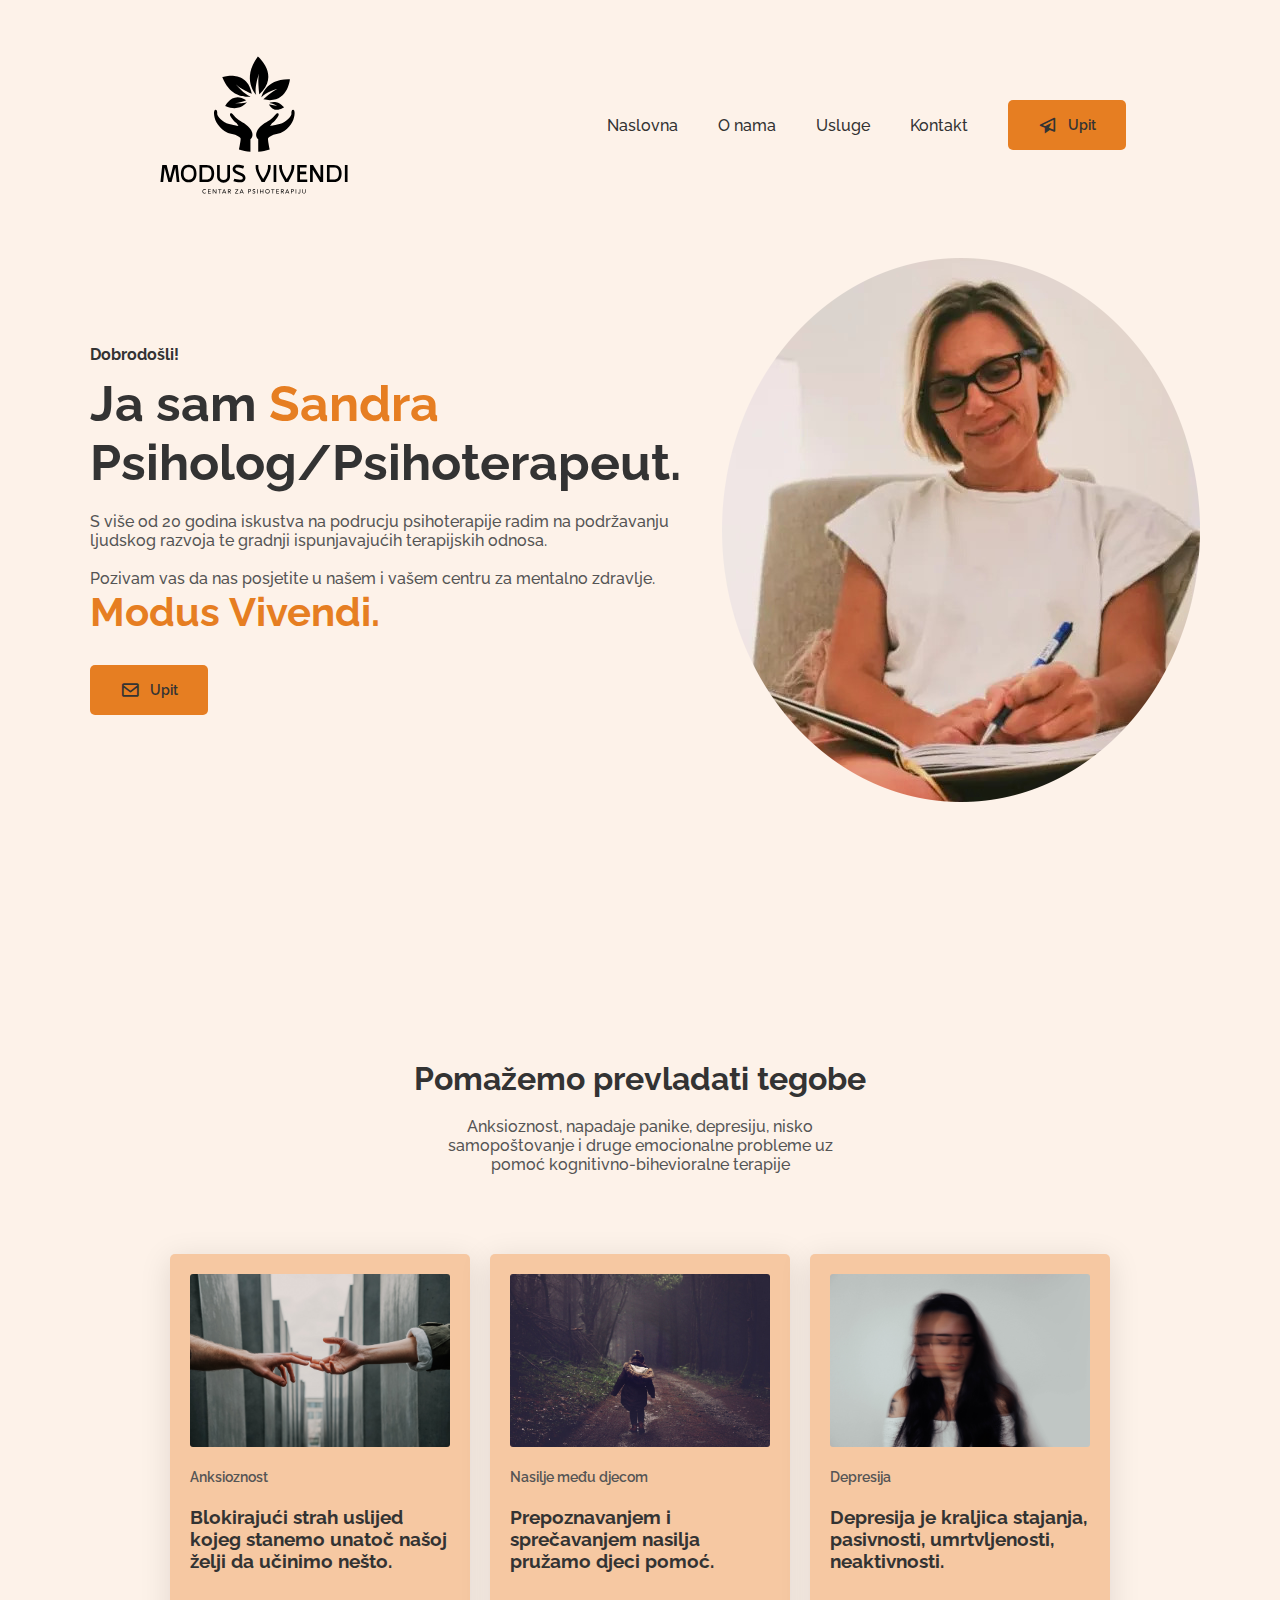
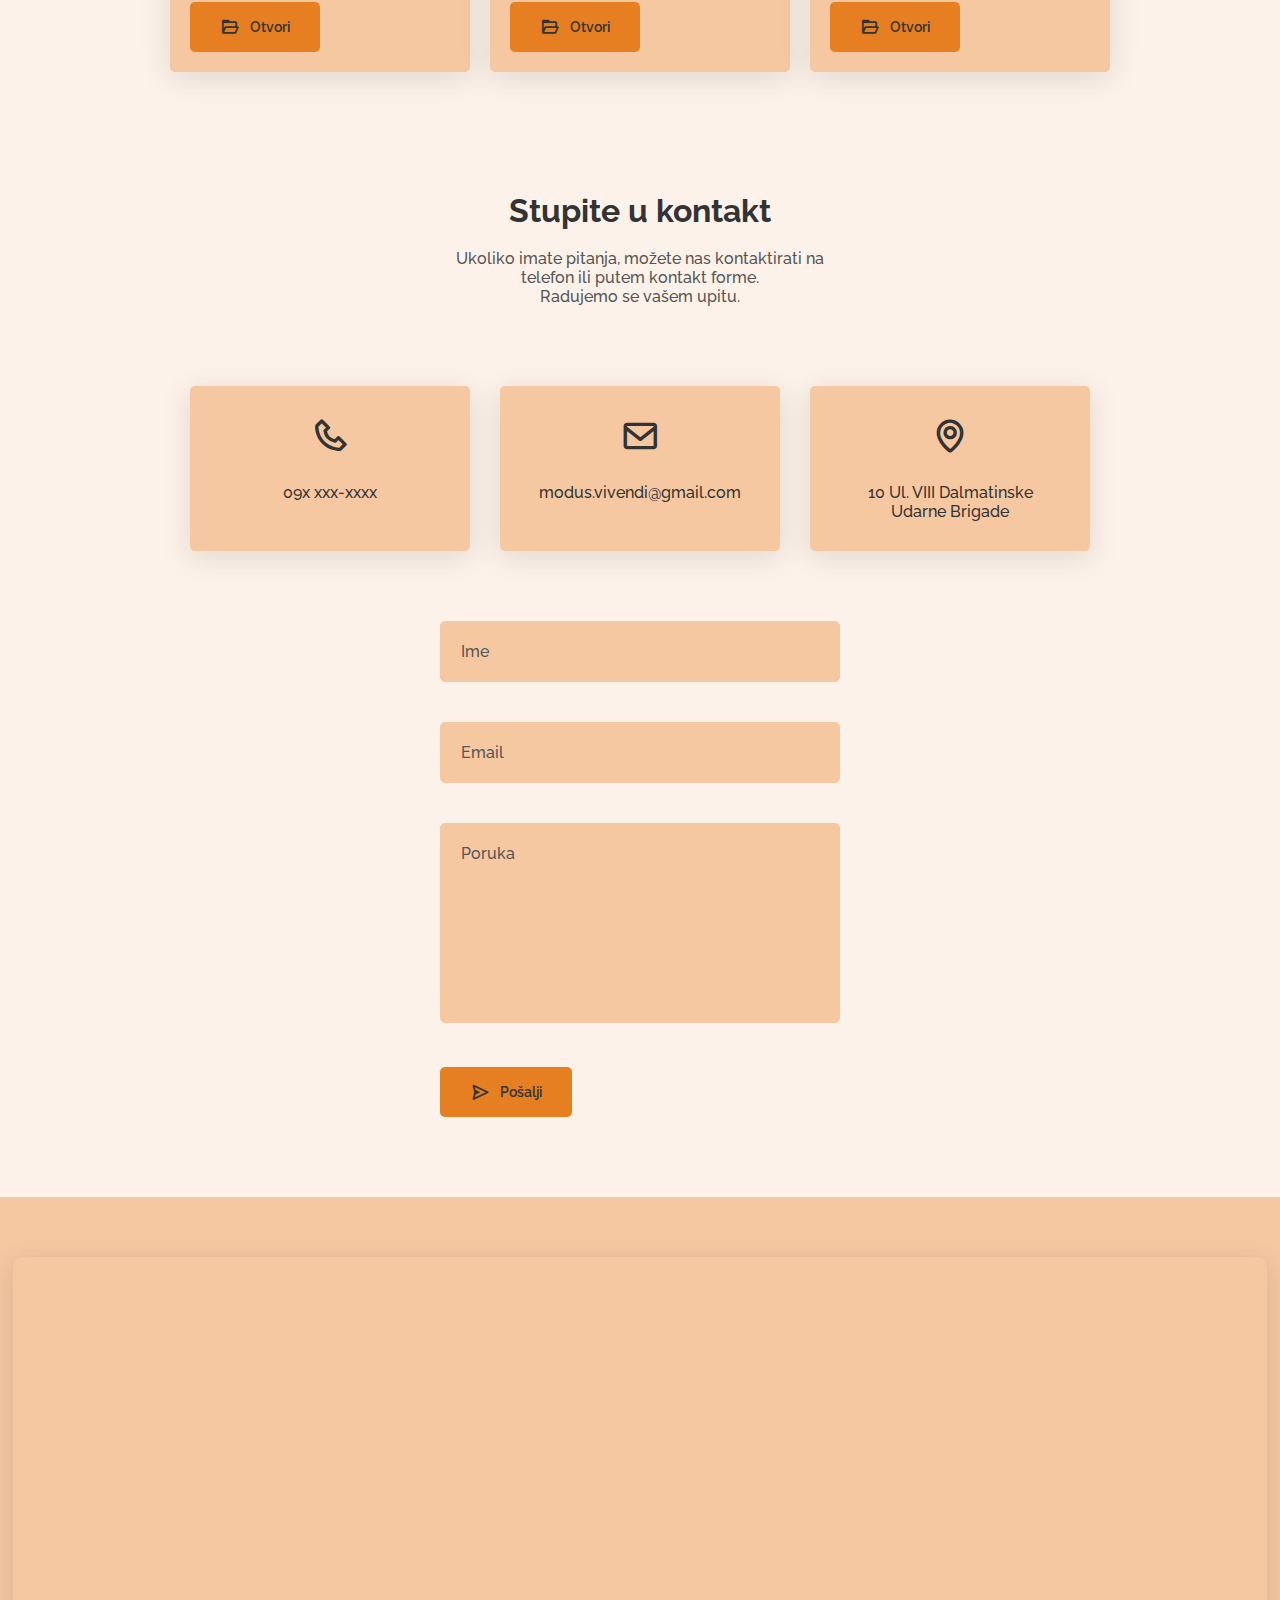
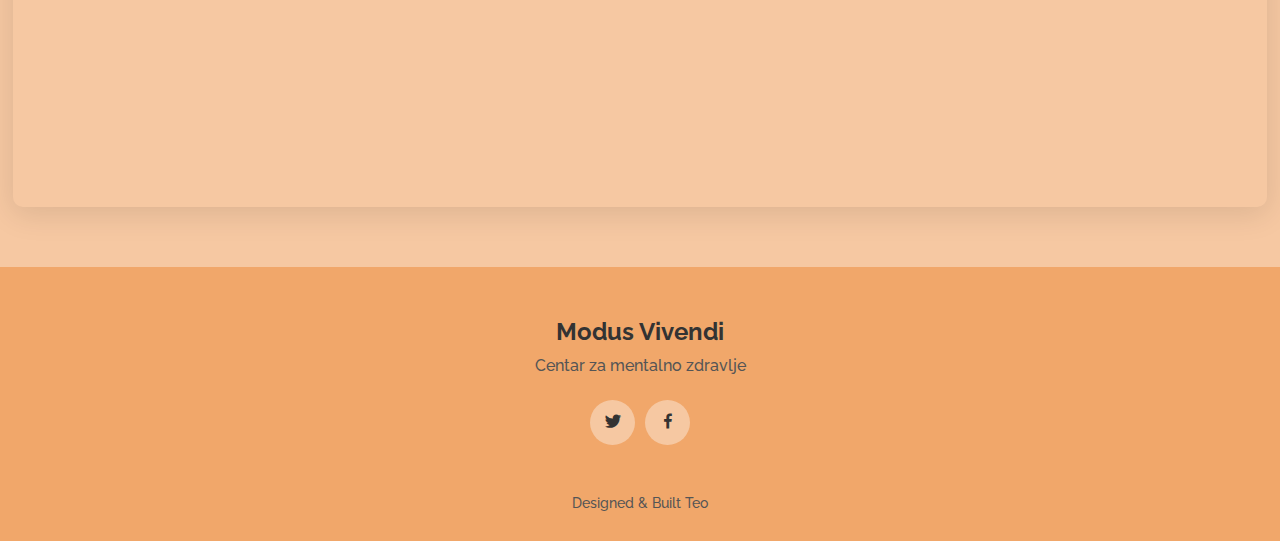
==== modus-vivendi/index.html @ 3736ad95 "Add files via upload" ====
<!DOCTYPE html>
<html lang="en">
  <head>
    <meta charset="UTF-8" />
    <meta http-equiv="X-UA-Compatible" content="IE=edge" />
    <meta name="viewport" content="width=device-width, initial-scale=1.0" />
    <title>Sandra - Psihoterapija</title>

    <!--========== GOOGLE FONTS ===========-->
    <link rel="preconnect" href="https://fonts.googleapis.com" />
    <link rel="preconnect" href="https://fonts.gstatic.com" crossorigin />
    <link
      href="https://fonts.googleapis.com/css2?family=Raleway:wght@400;500;600;700&display=swap"
      rel="stylesheet"
    />

    <!--========== BOXICONS ===========-->
    <link rel="stylesheet" href="assets/css/boxicons/css/boxicons.min.css" />

    <!--========== SWIPER CSS ===========-->
    <link rel="stylesheet" href="assets/css/swiper-bundle.min.css" />

    <!--========== MAIN CSS ===========-->
    <link rel="stylesheet" href="assets/css/main.css" />
  </head>

  <body>
    <!--==================  HEADER ====================-->
    <header id="l-header" class="l-header">
      <div class="container">
        <nav class="nav">
          <img
            src="assets/img/Black logo - no background.svg"
            id="slika"
            alt=""
          />
          <div id="nav-menu" class="nav__menu">
            <ul class="nav__list">
              <li class="nav__item">
                <a href="#home" class="nav__link">Naslovna</a>
              </li>
              <li class="nav__item">
                <a href="#about" class="nav__link">O nama</a>
              </li>
              <li class="nav__item">
                <a href="#usluge" class="nav__link">Usluge</a>
              </li>

              <li class="nav__item">
                <a href="#kontakt" class="nav__link">Kontakt</a>
              </li>

              <li class="nav__item">
                <a href="#contact" class="btn btn--primary">
                  <i class="bx bx-paper-plane"></i>
                  Upit
                </a>
              </li>
            </ul>
            <div class="nav__close" id="nav-close">
              <i class="bx bx-x"></i>
            </div>
          </div>
          <div class="nav__open" id="nav-open">
            <i class="bx bx-menu-alt-right"></i>
          </div>
        </nav>
      </div>
    </header>
    <main class="l-main">
      <!--==================  HOME  ====================-->
      <section id="home" class="home section">
        <div class="container">
          <div class="grid home__wrapper">
            <div class="home__body">
              <span class="home__subtitle">Dobrodošli!</span>
              <h1 class="home__title">
                Ja sam <span class="home__name">Sandra</span> <br />
                Psiholog/Psihoterapeut.
              </h1>
              <p class="home__description">
                S više od 20 godina iskustva na podrucju psihoterapije radim na
                podržavanju ljudskog razvoja te gradnji ispunjavajućih
                terapijskih odnosa. <br /><br />
                Pozivam vas da nas posjetite u našem i vašem centru za mentalno
                zdravlje. <span class="modus">Modus Vivendi.</span>
              </p>
              <a href="#" class="btn btn--primary">
                <i class="bx bx-envelope"></i>
                Upit
              </a>
            </div>
            <img src="assets/img/home.png" alt="Nathan" class="home__image" />
          </div>
        </div>
      </section>

      <!--==================  USLUGE ====================-->
      <section id="usluge" class="portfolio section">
        <div class="container">
          <div class="section__header">
            <h2 class="section__title">Pomažemo prevladati tegobe</h2>
            <p class="section__description">
              Anksioznost, napadaje panike, depresiju, nisko samopoštovanje i
              druge emocionalne probleme uz pomoć kognitivno-bihevioralne
              terapije
            </p>
          </div>
          <div class="grid portfolio__wrapper">
            <!--========== CLANAK 1 ============-->
            <div class="portfolio__card">
              <img
                src="assets/img/toa-heftiba-_UIVmIBB3JU-unsplash.jpg"
                alt="Project title"
                class="portfolio__image"
              />
              <span class="portfolio__category">Anksioznost</span>
              <h3 class="portfolio__title">
                Blokirajući strah uslijed kojeg stanemo unatoč našoj želji da
                učinimo nešto.
              </h3>
              <a href="#" class="btn btn--primary">
                <i class="bx bx-folder-open"></i>
                Otvori
              </a>
            </div>
            <!--========== CLANAK 2============-->
            <div class="portfolio__card">
              <img
                src="assets/img/amy-treasure-OZFHDVjvpPU-unsplash.jpg"
                alt="Project title"
                class="portfolio__image"
              />
              <span class="portfolio__category">Nasilje među djecom</span>
              <h3 class="portfolio__title">
                Prepoznavanjem i sprečavanjem nasilja pružamo djeci pomoć.
              </h3>
              <a href="#" class="btn btn--primary">
                <i class="bx bx-folder-open"></i>
                Otvori
              </a>
            </div>
            <!--========== CLANAK 3 ============-->
            <div class="portfolio__card">
              <img
                src="assets/img/christopher-ott-KzvMsXgJ1VU-unsplash.jpg"
                alt="Project title"
                class="portfolio__image"
              />
              <span class="portfolio__category">Depresija</span>
              <h3 class="portfolio__title">
                Depresija je kraljica stajanja, pasivnosti, umrtvljenosti,
                neaktivnosti.
              </h3>
              <a href="#" class="btn btn--primary">
                <i class="bx bx-folder-open"></i>
                Otvori
              </a>
            </div>
          </div>
        </div>
      </section>

      <!--==================  KONTAKT ====================-->
      <section id="kontakt" class="contact section">
        <div class="container">
          <div class="section__header">
            <h2 class="section__title">Stupite u kontakt</h2>
            <p class="section__description">
              Ukoliko imate pitanja, možete nas kontaktirati na telefon ili
              putem kontakt forme. <br />
              Radujemo se vašem upitu.
            </p>
          </div>
          <div class="grid contact__wrapper">
            <div class="contact__body">
              <ul class="contact__list">
                <li class="contact__item">
                  <span class="contact__icon">
                    <i class="bx bx-phone"></i>
                  </span>
                  09x xxx-xxxx
                </li>
                <li class="contact__item">
                  <span class="contact__icon">
                    <i class="bx bx-envelope"></i>
                  </span>
                  modus.vivendi@gmail.com
                </li>
                <li class="contact__item">
                  <span class="contact__icon">
                    <i class="bx bx-map"></i>
                  </span>
                  10 Ul. VIII Dalmatinske Udarne Brigade
                </li>
              </ul>
            </div>
            <form action="" class="form">
              <div class="form__group">
                <input
                  type="text"
                  class="form__input"
                  placeholder="Ime"
                  required
                />
              </div>
              <div class="form__group">
                <input
                  type="email"
                  class="form__input"
                  placeholder="Email"
                  required
                />
              </div>
              <div class="form__group">
                <textarea
                  required
                  class="form__input form__textarea"
                  placeholder="Poruka"
                ></textarea>
              </div>
              <div class="form__group">
                <button type="submit" class="btn btn--primary">
                  <i class="bx bx-send"></i>
                  Pošalji
                </button>
              </div>
            </form>
          </div>
        </div>
      </section>
    </main>
    <div class="mapa">
      <iframe
        src="https://www.google.com/maps/embed?pb=!1m18!1m12!1m3!1d2883.3660722469763!2d15.90839296307071!3d43.72372160147888!2m3!1f0!2f0!3f0!3m2!1i1024!2i768!4f13.1!3m3!1m2!1s0x1335258fe9fb6603%3A0x372a1485af310f4e!2sUl.%20VIII%20Dalmatinske%20Udarne%20Brigade%2010%2C%2022000%2C%20%C5%A0ibenik!5e0!3m2!1sen!2shr!4v1674393905447!5m2!1sen!2shr"
        width="100%"
        height="550"
        style="border: 0"
        allowfullscreen=""
        loading="lazy"
        referrerpolicy="no-referrer-when-downgrade"
      ></iframe>
    </div>
    <!--==================  FOOTER ====================-->
    <footer class="l-footer">
      <div class="container">
        <div class="footer__wrapper">
          <h4 class="footer__name">Modus Vivendi</h4>
          <p class="footer__description">Centar za mentalno zdravlje</p>
          <div class="social">
            <ul class="social__list">
              <li class="social__item">
                <a href="#" class="social__link">
                  <i class="bx bxl-twitter"></i>
                </a>
              </li>
              <li class="social__item">
                <a
                  href="https://www.facebook.com/modusvivendi.sibenik/"
                  class="social__link"
                >
                  <i class="bx bxl-facebook"></i>
                </a>
              </li>
            </ul>
          </div>
          <p class="footer__copyright">
            Designed & Built <a href="teobacic.com">Teo</a>
          </p>
        </div>
      </div>
    </footer>

    <!--================== SWIPER JS ====================-->
    <script src="assets/js/swiper-bundle.min.js"></script>

    <!--================== MAIN JS ====================-->
    <script src="assets/js/main.js"></script>
    <script src="assets/js/script.js"></script>
  </body>
</html>
---- modus-vivendi/assets/css/main.css ----
/* 1. Variables
----------------------------------------------------------------------------
*/
:root {
  --bg-light: #f6c8a2;

  --bg-dark: #fdf2e9;
  /* --bg-dark: #393232; */
  --bg-darker: #f1a76a;
  --color-primary: #e67e22;
  --color-primary-dark: #cf711f;
  --color-text: #555555;
  --color-white: #333333;
  --shadow: 0px 6px 30px 2px rgba(0, 0, 0, 0.1);

  /* Font Family */
  --ff-main: "Raleway", sans-serif;

  /* Font Weight */
  --fw-regular: 400;
  --fw-medium: 500;
  --fw-semibold: 600;
  --fw-bold: 700;

  /* Font Sizes */
  --fs-sm: 1.4rem;
  --fs-md: 1.6rem;
  --fs-lg: 2rem;
  --fs-xl: 2.4rem;
  --fs-xxl: clamp(var(--fs-lg), 5vw, 3.5rem);
  --fs-heading: clamp(3rem, 8vw, 5rem);

  /* transition */
  --transition: all 0.3s cubic-bezier(0.645, 0.045, 0.355, 1);

  /* height header */
  --header-height: 8rem;
}

/* 2. CSS Reset
----------------------------------------------------------------------------
*/
*,
*::before,
*::after {
  box-sizing: border-box;
}

body,
h1,
h2,
h3,
h4,
p,
ul {
  margin: 0;
  padding: 0;
}

h1,
h2,
h3,
h4 {
  color: var(--color-white);
  font-weight: var(--fw-bold);
}

ul {
  list-style: none;
}

a {
  text-decoration: none;
  color: var(--color-text);
}

img {
  max-width: 100%;
  display: block;
}

input,
textarea,
button {
  font: inherit;
  outline: none;
  border: none;
}

button {
  cursor: pointer;
}

html {
  font-size: 62.5%;
  scroll-behavior: smooth;
  overflow-x: hidden;
}

body {
  min-height: 100vh;
  font-family: var(--ff-main);
  background-color: var(--bg-dark);
  color: var(--color-text);
  font-size: var(--fs-md);
  font-weight: var(--fw-medium);
  margin-top: var(--header-height);
}

/* 3. Auxiliary Classes
----------------------------------------------------------------------------
*/
.grid {
  display: grid;
  justify-content: center;
  align-items: center;
  grid-template-columns: 100%;
  gap: 2rem;
}

.container {
  width: 90%;
  max-width: 1100px;
  margin: auto;
}

.section {
  padding: 4rem 0 8rem 0;
}

.section__header {
  text-align: center;
  margin-bottom: 8rem;
}

.section__title {
  font-size: var(--fs-lg);
  font-size: 32px;
  margin-bottom: 2rem;
}

.section__description {
  margin: auto;
  max-width: 400px;
  font-size: var(--fs-sm);
  font-size: 16px;
}

.btn {
  display: inline-flex;
  align-items: center;
  column-gap: 1rem;
  padding: 1.5rem 3rem;
  border-radius: 0.5rem;
  font-weight: var(--fw-semibold);
  font-size: var(--fs-sm);
  transition: var(--transition);
}

.btn i {
  font-size: var(--fs-lg);
}

.btn--primary {
  background-color: var(--color-primary);
  color: var(--color-white);
}

.btn--primary:hover {
  background-color: var(--color-primary-dark);
}

.btn--dark {
  background-color: var(--bg-darker);
  color: var(--color-white);
}

.btn--dark:hover {
  background-color: var(--bg-dark);
}

/* 4. Header
----------------------------------------------------------------------------
*/
.l-header {
  position: fixed;
  top: 0;
  left: 0;
  right: 0;
  background-color: var(--bg-dark);
  min-height: var(--header-height);
  display: flex;
  align-items: center;
  justify-content: center;
  z-index: 999;
  transition: var(--transition);
  padding: 50px 100px;
}

.l-header--scroll {
  box-shadow: var(--shadow);
}

.nav {
  width: 100%;
  height: 100%;
  display: flex;
  align-items: center;
  justify-content: space-between;
}

.nav__brand {
  font-size: var(--fs-xl);
  font-weight: var(--fw-bold);
  color: var(--color-white);
}

.nav__list {
  display: flex;
  align-items: center;
  /* align-items: start; */
  column-gap: 4rem;
}

.nav__link {
  color: var(--color-white);
  transition: var(--transition);
}

.nav__link:hover {
  color: var(--color-primary);
}

.nav__open,
.nav__close {
  display: none;
}

/* Mobile navigation */
@media screen and (max-width: 768px) {
  .nav__menu {
    position: fixed;
    top: 0;
    left: 0;
    right: 0;
    bottom: 0;
    background-color: var(--bg-darker);
    display: flex;
    justify-content: center;
    align-items: center;
    transition: opacity 0.3s ease-in-out;
    transform: scale(0);
    opacity: 0;
  }

  .nav__menu--open {
    transform: scale(1);
    opacity: 1;
  }

  .nav__list {
    flex-direction: column;
    row-gap: 4rem;
  }

  .nav__open,
  .nav__close {
    display: block;
    font-size: 3rem;
    color: var(--color-white);
    transition: var(--transition);
    cursor: pointer;
  }

  .nav__close {
    position: absolute;
    top: 3rem;
    right: 3rem;
  }

  .nav__open:hover,
  .nav__close:hover {
    color: var(--color-primary);
  }
}

/* 5. Home section
----------------------------------------------------------------------------
*/
.home__wrapper {
  min-height: calc(100vh - (var(--header-height)));
  padding: 5rem 0;
}

.home__subtitle {
  display: block;
  font-weight: var(--fw-bold);
  color: var(--color-white);
  margin-bottom: 1rem;
}

.home__title {
  font-size: var(--fs-heading);
  margin-bottom: 2rem;
}

.home__name {
  color: var(--color-primary);
}

.home__description {
  margin-bottom: 3rem;
}

.home__image {
  margin-left: 30px;
  justify-self: center;
}

.social {
  margin: 4rem 0;
}

.social__list {
  display: flex;
  column-gap: 1rem;
}

.social__item {
  display: flex;
  align-items: center;
  justify-content: center;
  width: 45px;
  height: 45px;
  background-color: var(--bg-light);
  border-radius: 50%;
  transition: var(--transition);
  cursor: pointer;
}

.social__item:hover {
  background-color: var(--color-primary);
}

.social__link {
  color: var(--color-white);
  font-size: 2rem;
}

/* 6. About section
----------------------------------------------------------------------------
*/
.stats {
  order: 1;
}

.stats__card {
  display: flex;
  align-items: center;
  column-gap: 2rem;
  background-color: var(--bg-light);
  border-radius: 0.5rem;
  padding: 2rem;
  width: 100%;
  max-width: 480px;
  justify-self: center;
  transition: var(--transition);
}

.stats__card:hover {
  transform: translateX(0.8rem);
  box-shadow: var(--shadow);
}

.stats__number {
  font-size: var(--fs-xl);
  font-weight: var(--fw-bold);
  color: var(--color-white);
}

.stats__description {
  font-weight: var(--fw-bold);
  margin-top: 1rem;
}

.stats__icon {
  background-color: var(--color-primary);
  border-radius: 0.5rem;
  color: var(--color-white);
  font-size: 3rem;
  padding: 2rem;
}

.about__body {
  text-align: center;
  margin-bottom: 4rem;
}

.about__title {
  font-size: var(--fs-xxl);
  margin-bottom: 2rem;
}

.about__description {
  margin-bottom: 4rem;
}

/* 7. Services section
----------------------------------------------------------------------------
*/
.service__card {
  justify-self: center;
  background-color: var(--bg-light);
  box-shadow: var(--shadow);
  padding: 7rem 2rem;
  width: 100%;
  max-width: 300px;
  transition: var(--transition);
}

.service__card:hover {
  background-color: var(--color-primary);
  color: var(--color-white);
}

.service__icon {
  display: block;
  margin-bottom: 1rem;
  font-size: 3rem;
  color: var(--color-white);
}

.service__title {
  font-size: var(--fs-lg);
  margin-bottom: 4rem;
}

/* 8. Portfolio section
----------------------------------------------------------------------------
*/
.portfolio__card {
  background-color: var(--bg-light);
  box-shadow: var(--shadow);
  border-radius: 0.5rem;
  padding: 2rem;
  max-width: 300px;
  justify-self: center;
}

.portfolio__image {
  border-radius: 0.3rem;
  margin-bottom: 2rem;
}

.portfolio__category {
  font-weight: var(--fw-semibold);
  font-size: var(--fs-sm);
}

.portfolio__title {
  margin: 2rem 0 3rem 0;
}

/* 9. Project section
----------------------------------------------------------------------------
*/
.project__wrapper {
  background-color: var(--color-primary-dark);
  width: 100%;
  max-width: 90rem;
  margin: auto;
  border-radius: 0.5rem;
  color: var(--color-white);
  padding: 5rem;
  text-align: center;
}

.project__icon {
  font-size: 4rem;
}

.project__title {
  font-size: var(--fs-xl);
  font-weight: var(--fw-bold);
  margin-bottom: 1rem;
}

.project__description {
  font-size: var(--fs-sm);
  margin-bottom: 2rem;
}

/* 10. Testimonials section
----------------------------------------------------------------------------
*/
.testimonial__item {
  text-align: center;
}

.testimonial__icon {
  color: var(--color-primary);
  font-size: 4rem;
}

.testimonial__quote {
  font-size: var(--fs-xl);
  color: var(--color-white);
  font-weight: var(--fw-semibold);
  margin-top: 2rem;
  margin-bottom: 3rem;
}

.testimonial__name {
  color: var(--color-white);
  font-size: var(--fs-lg);
  font-weight: var(--fw-semibold);
}

.testimonial__image {
  justify-self: center;
  width: 100%;
  max-width: 450px;
  border-radius: 0.5rem;
}

.swiper-wrapper {
  margin-bottom: 8rem;
}

.testimonial__wrapper .swiper-pagination-bullets {
  justify-content: space-around;
}

.testimonial__wrapper .swiper-pagination-bullet {
  background-color: var(--color-text);
  border-radius: 0.5rem;
  width: 3rem;
  height: 0.5rem;
}

.testimonial__wrapper .swiper-pagination-bullet-active {
  background-color: var(--color-primary);
}

/* 11. Contact section
----------------------------------------------------------------------------
*/
.contact__body {
  display: flex;
  justify-content: center;
}

.contact__list {
  display: grid;
  gap: 3rem;
  margin-bottom: 5rem;
}

.contact__item {
  background-color: var(--bg-light);
  border-radius: 0.5rem;
  width: 100%;
  max-width: 280px;
  padding: 3rem;
  display: flex;
  align-items: center;
  flex-direction: column;
  row-gap: 2rem;
  color: var(--color-white);
  text-align: center;
  box-shadow: var(--shadow);
}

.contact__icon {
  font-size: 4rem;
}

.form {
  width: 100%;
  max-width: 400px;
  display: grid;
  row-gap: 4rem;
  justify-self: center;
}

.form__input {
  width: 100%;
  padding: 2rem;
  border-radius: 0.5rem;
  background-color: var(--bg-light);
  color: var(--color-text);
  border: 1px solid var(--bg-light);
  transition: var(--transition);
}

.form__input:focus {
  border-color: var(--color-primary);
}

.form__input::placeholder {
  color: inherit;
}

.form__textarea {
  resize: none;
  height: 20rem;
}

/* 12. Footer
----------------------------------------------------------------------------
*/
.l-footer {
  background-color: var(--bg-darker);
  padding: 5rem 0 3rem;
}

.footer__wrapper {
  display: flex;
  flex-direction: column;
  justify-content: center;
  align-items: center;
  text-align: center;
}

.footer__name {
  font-size: var(--fs-xl);
  margin-bottom: 1rem;
}

.footer__wrapper .social {
  margin-top: 2.5rem;
  margin-bottom: 5rem;
}

.footer__copyright {
  font-size: var(--fs-sm);
}

/* 13. Scrollbar
----------------------------------------------------------------------------
*/

::-webkit-scrollbar {
  width: 1.2rem;
  border-radius: 0.5rem;
  background-color: var(--bg-darker);
}

::-webkit-scrollbar-thumb {
  background-color: var(--color-text);
  border-radius: 0.5rem;
}

::-webkit-scrollbar-thumb:hover {
  background-color: var(--color-primary-dark);
}

/* 14. Media queries
----------------------------------------------------------------------------
*/
/* novo za responxive nav bar */
@media screen and (max-width: 580px) {
  .l-header {
    padding: 20px 10px;
  }
  #slika {
    width: 100px;
  }
}
/* kraj */
@media screen and (min-width: 580px) {
  .contact__list {
    grid-template-columns: repeat(2, max-content);
  }
}

@media screen and (min-width: 668px) {
  .services__wrapper,
  .portfolio__wrapper {
    grid-template-columns: repeat(2, max-content);
  }
}

@media screen and (min-width: 768px) {
  .home__wrapper,
  .about__wrapper {
    grid-template-columns: repeat(2, 1fr);
  }

  .stats {
    order: initial;
  }

  .about__body {
    text-align: initial;
  }

  .project__body {
    display: flex;
    column-gap: 2rem;
    text-align: initial;
  }

  .project__wrapper {
    grid-template-columns: 2.5fr 1fr;
  }

  .testimonial__item {
    grid-template-columns: repeat(2, 1fr);
    column-gap: 5rem;
    text-align: initial;
  }

  .contact__list {
    grid-template-columns: repeat(3, 1fr);
  }
}

@media screen and (min-width: 968px) {
  .services__wrapper,
  .portfolio__wrapper {
    grid-template-columns: repeat(3, max-content);
  }
}

.mapa {
  padding-top: 60px;
  background-color: #f6c8a2;
  padding-bottom: 60px;
  display: flex;
  align-items: center;
  justify-content: center;
}

iframe {
  vertical-align: bottom;
  /* filter: grayscale(80%); */
  width: 98%;
  /* outline: 1px solid blue; */
  border-radius: 10px;
  box-shadow: var(--shadow);
}

/*  13.2  */

.l-header {
  /* background: salmon; */
  transition: 0.6s;
}

nav img {
  width: 200px;
  transition: 0.6s;
  /* height: 100px; */
}

.manja {
  width: 100px;
}

.nav__link {
  transition: 0.6s;
}

.sticky {
  padding: 4px 10px;
}

.modus {
  font-size: 40px;
  color: #e67e22;
  font-weight: bold;
}
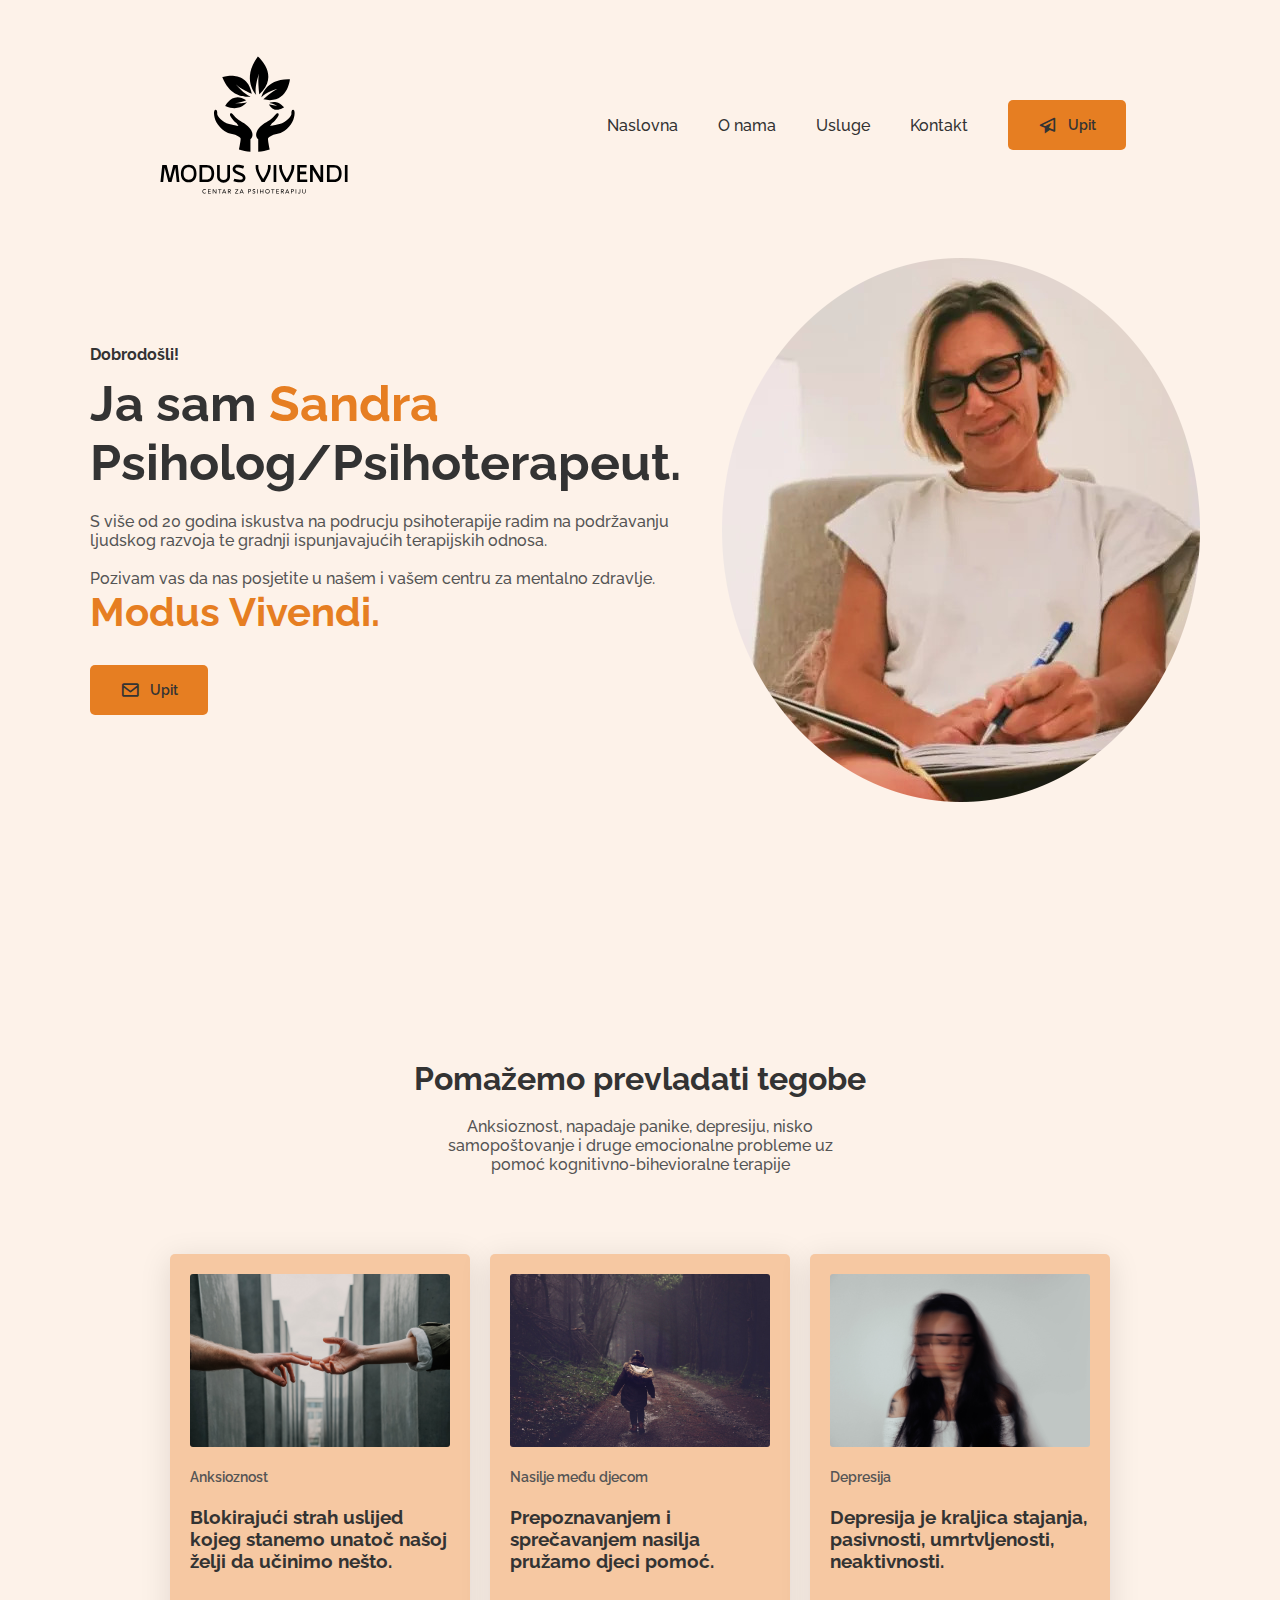
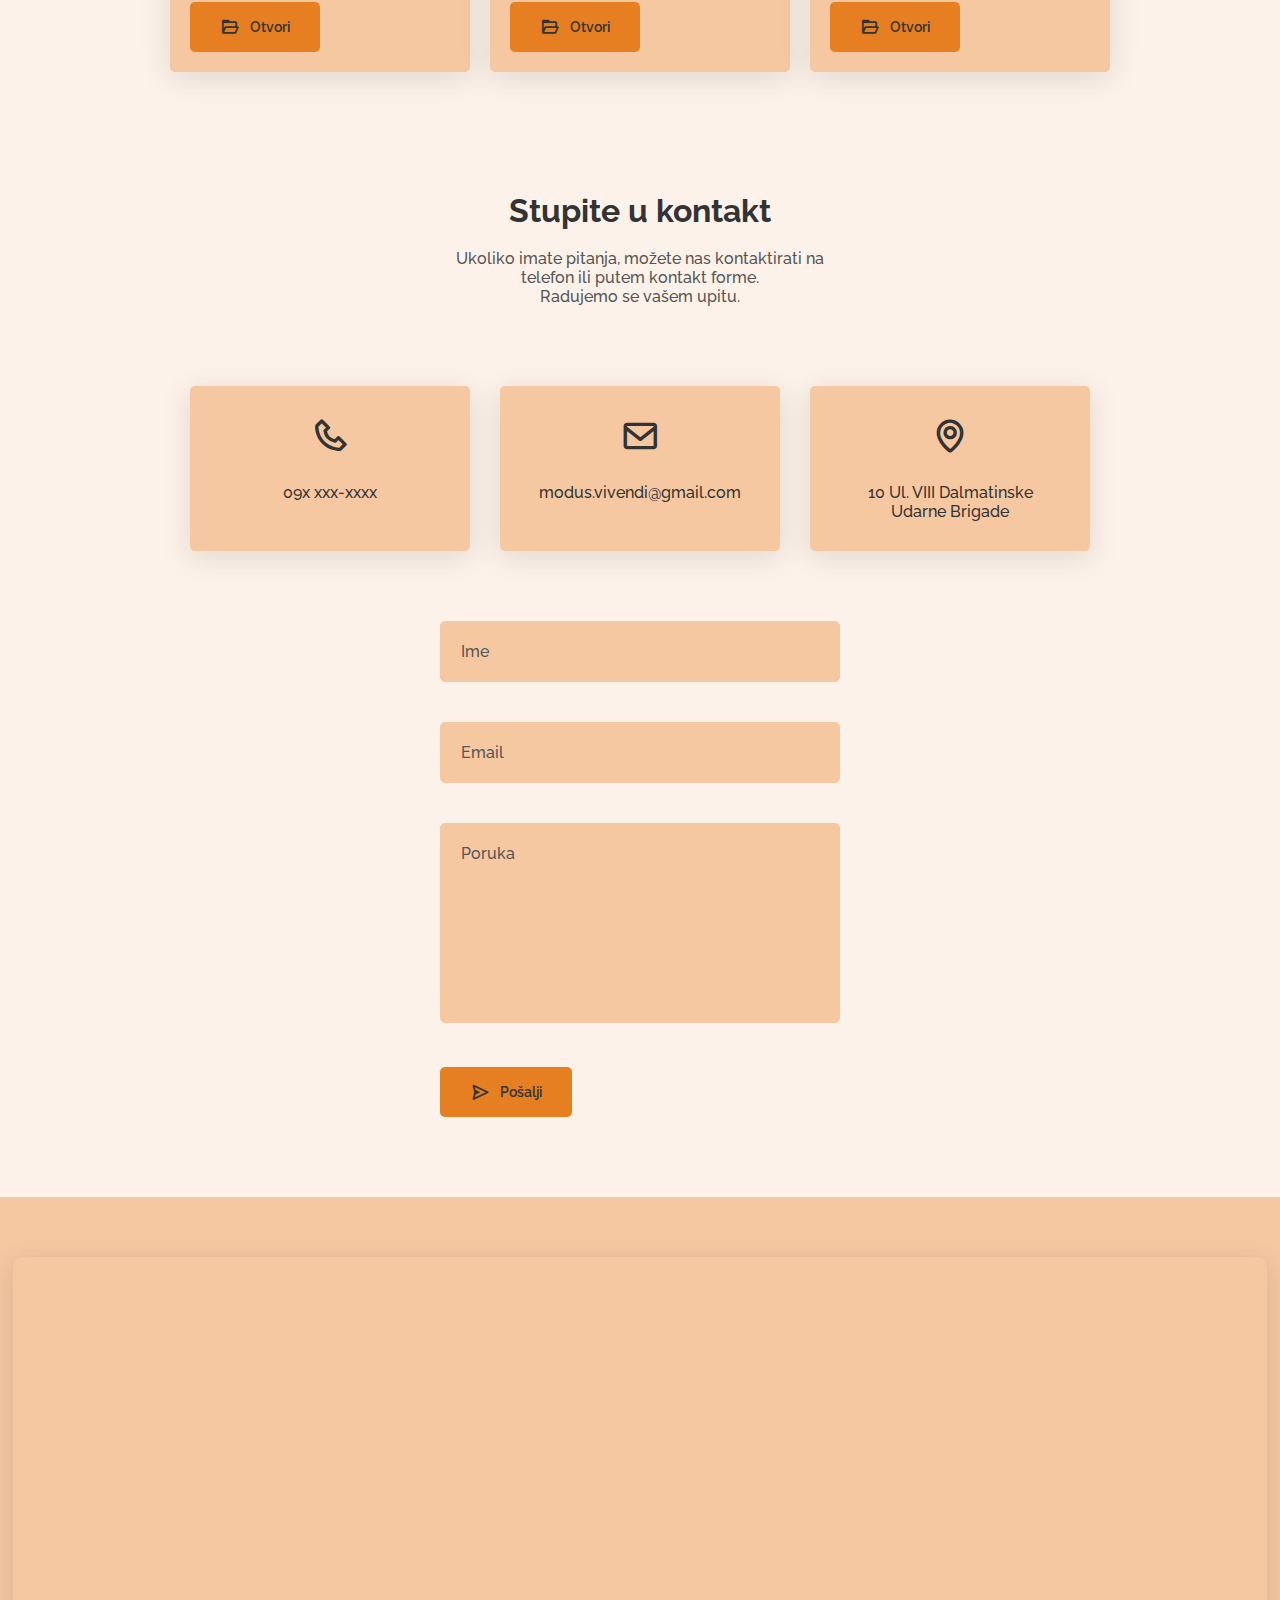
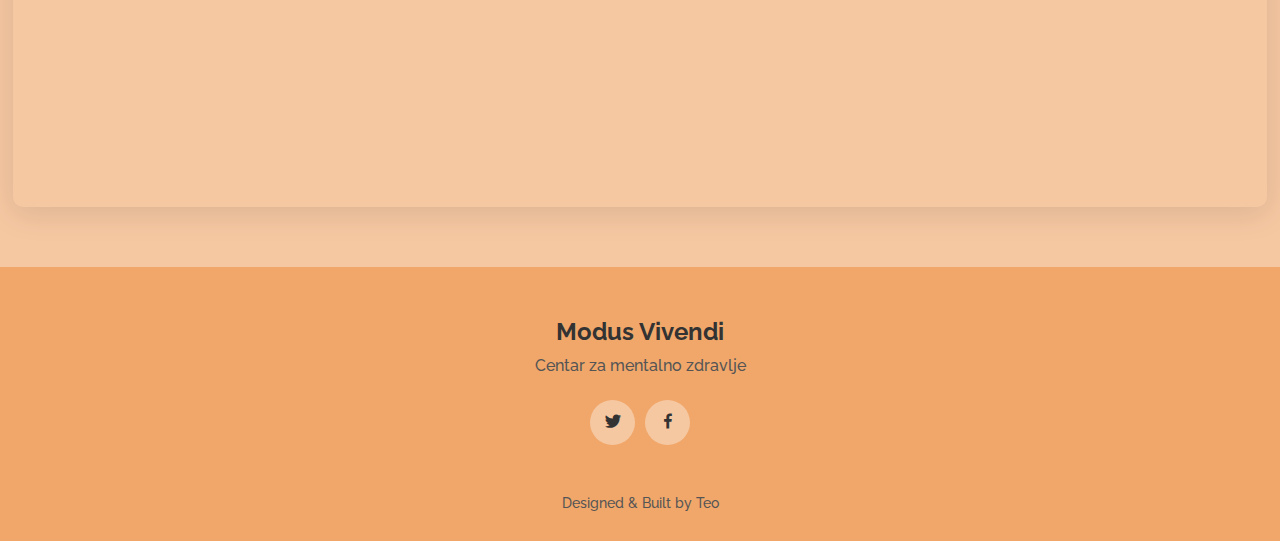
==== commit fb5b40c9: "Update index.html" ====
--- a/modus-vivendi/index.html
+++ b/modus-vivendi/index.html
@@ -265,7 +265,7 @@
             </ul>
           </div>
           <p class="footer__copyright">
-            Designed & Built <a href="teobacic.com">Teo</a>
+            Designed & Built by <a href="teobacic.com">Teo</a>
           </p>
         </div>
       </div>
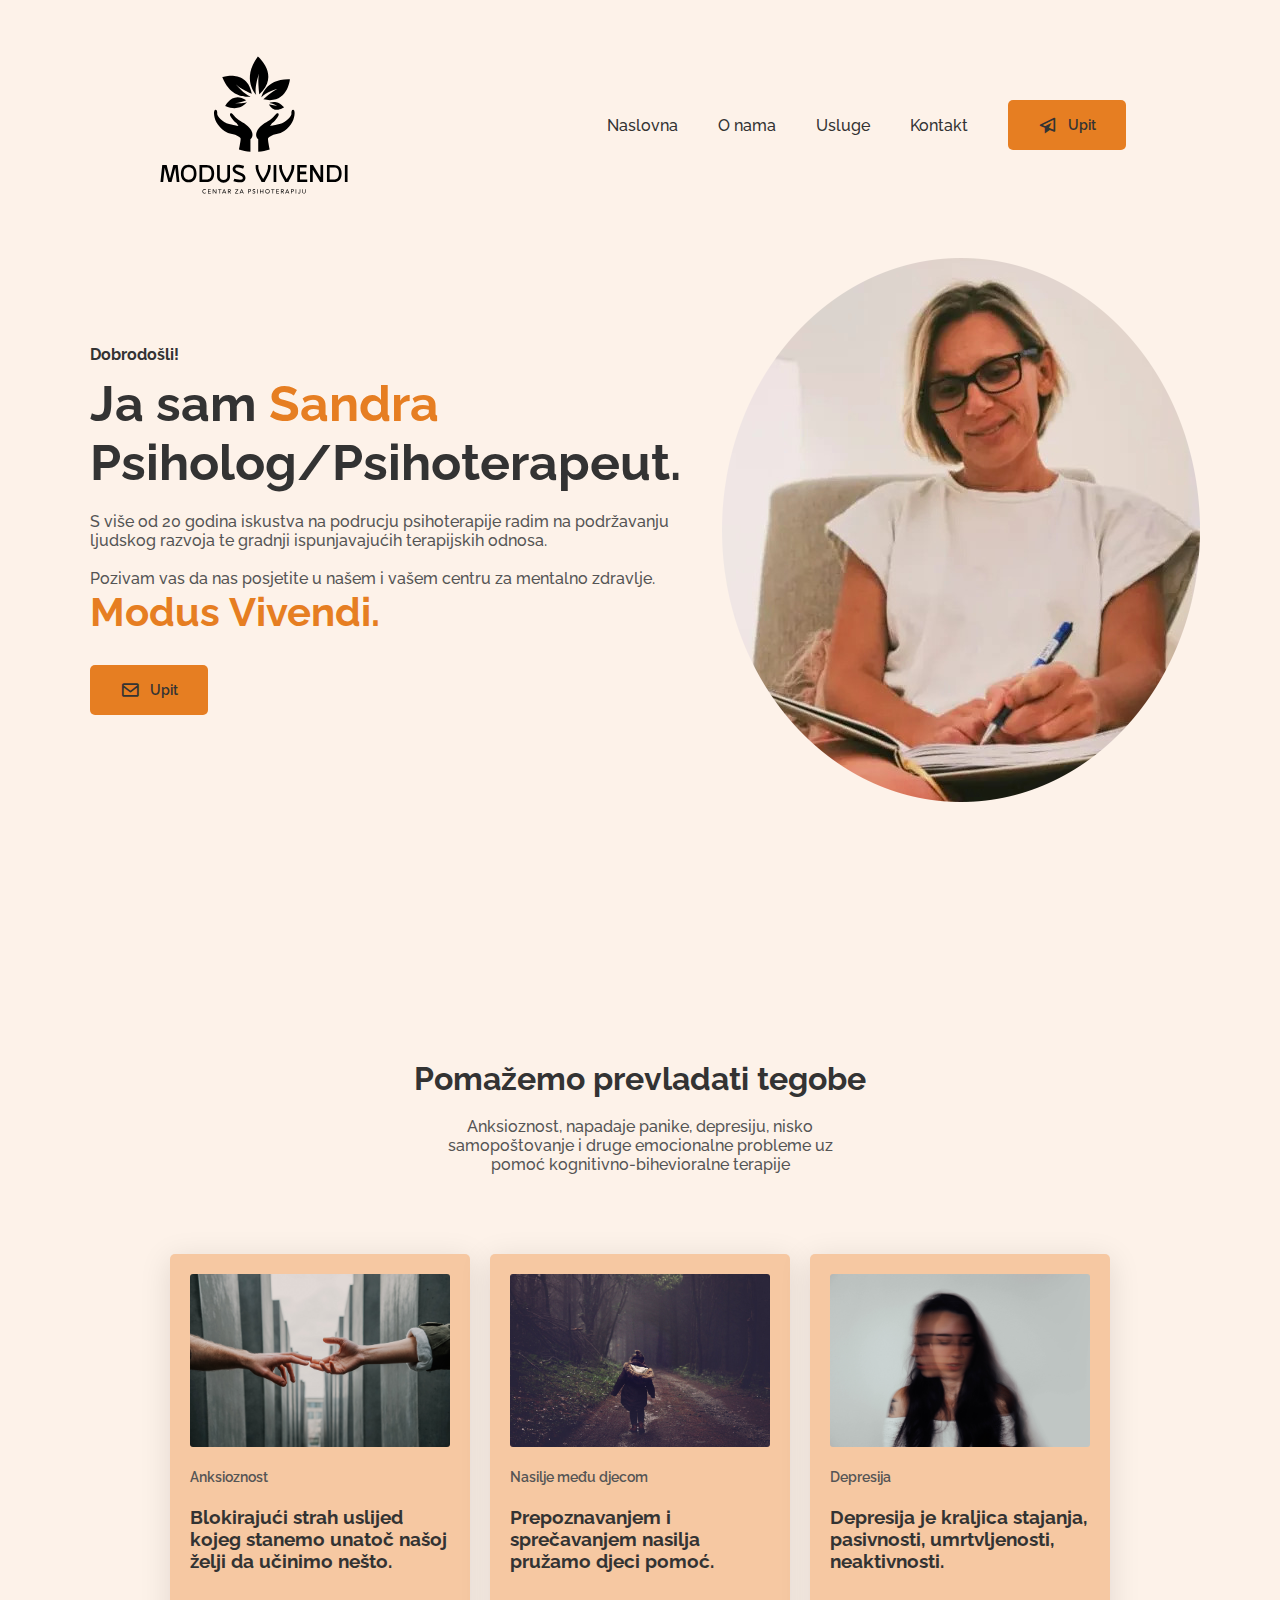
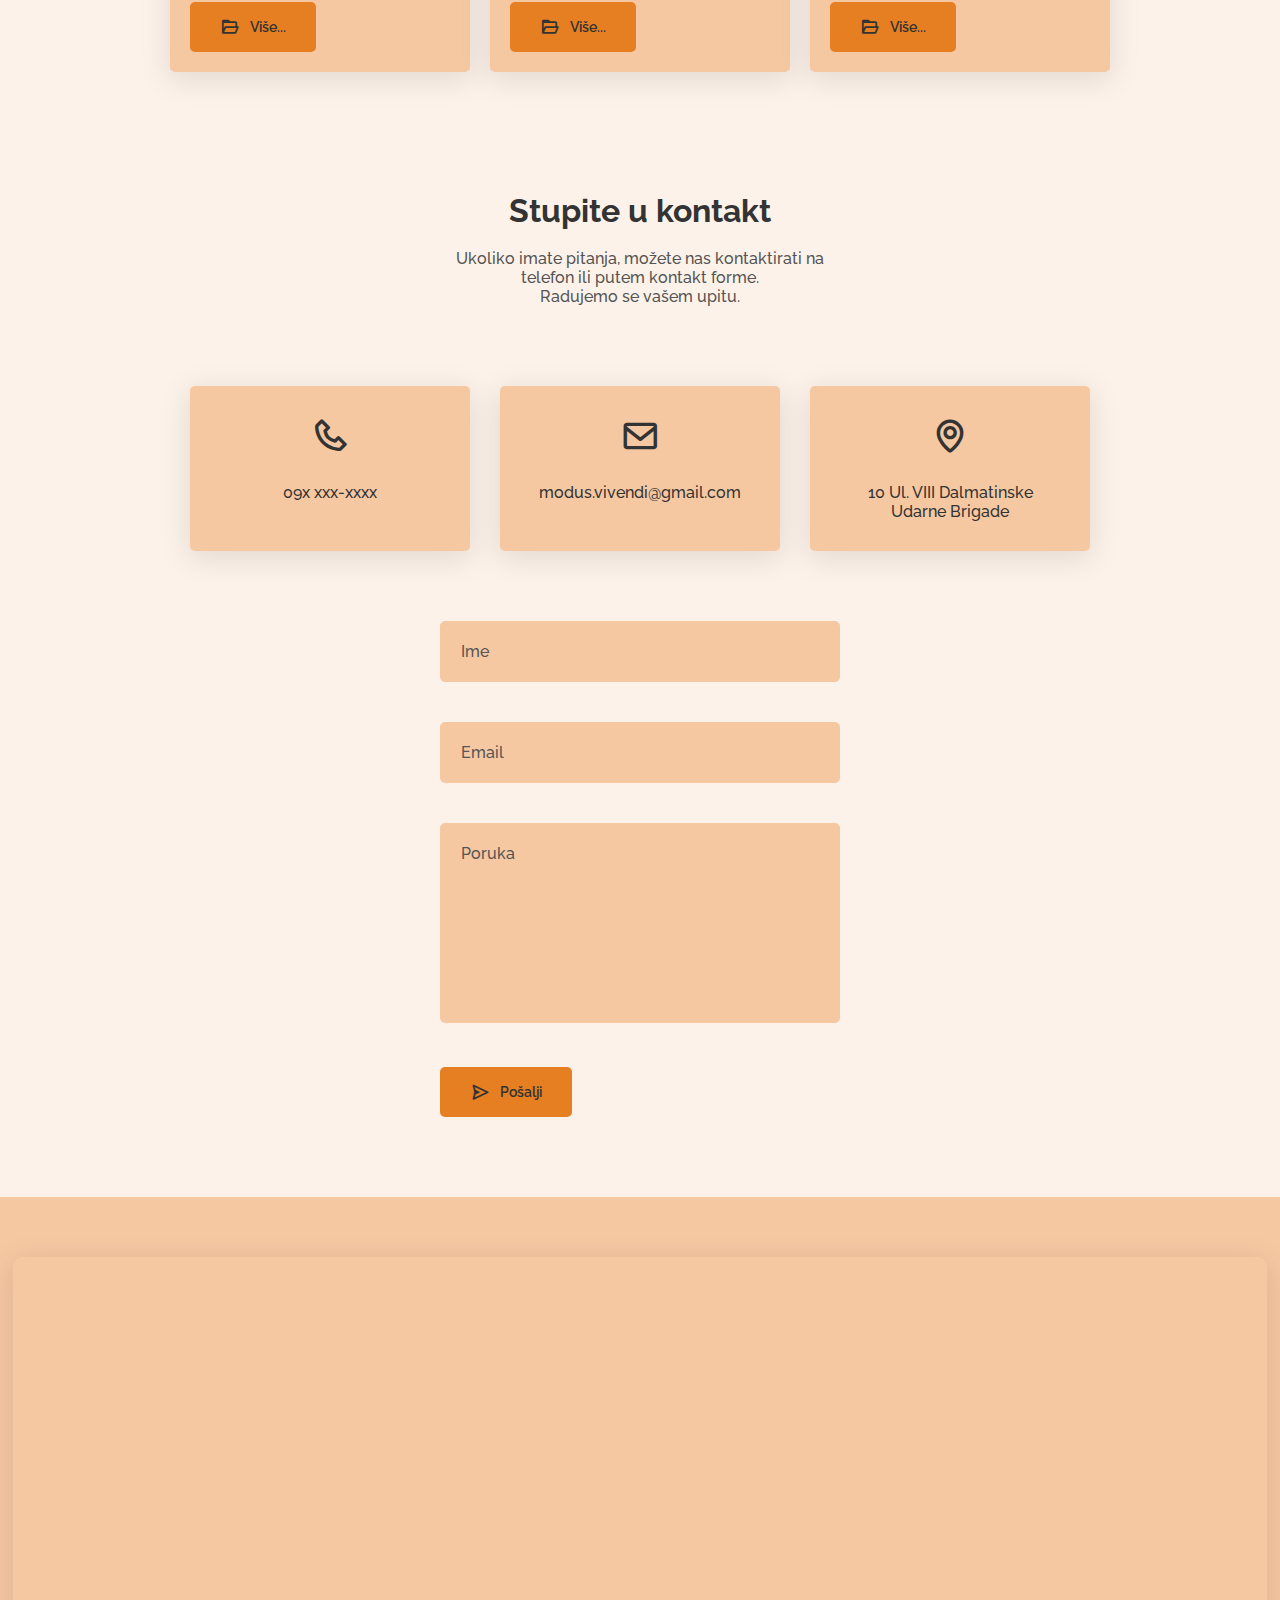
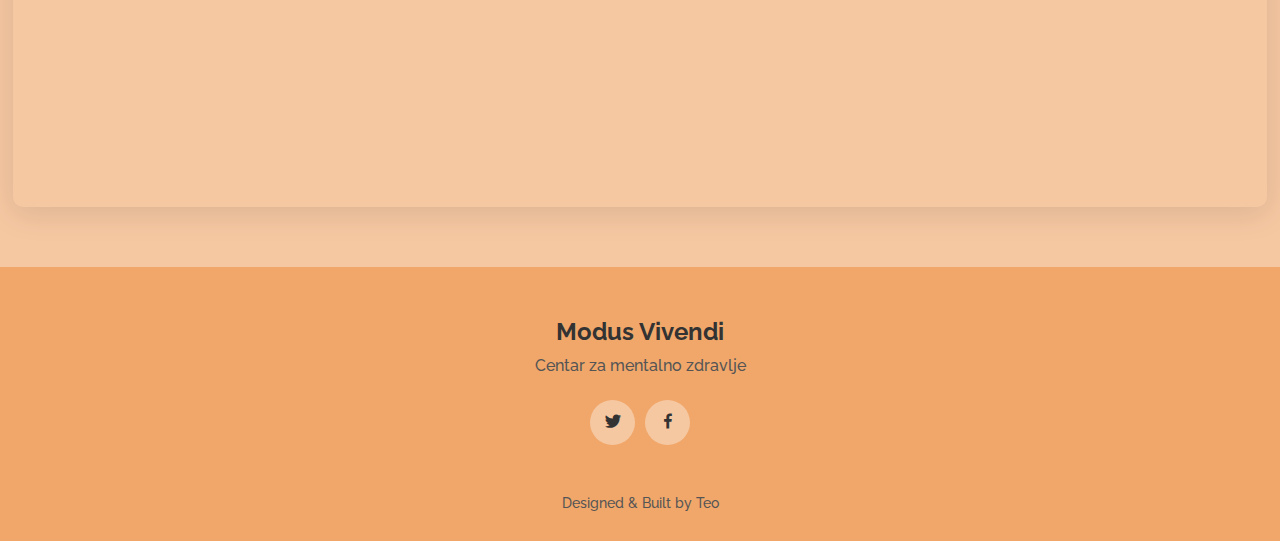
==== commit afccb54c: "Update index.html" ====
--- a/modus-vivendi/index.html
+++ b/modus-vivendi/index.html
@@ -51,7 +51,7 @@
               </li>
 
               <li class="nav__item">
-                <a href="#contact" class="btn btn--primary">
+                <a href="#kontakt" class="btn btn--primary">
                   <i class="bx bx-paper-plane"></i>
                   Upit
                 </a>
@@ -121,7 +121,7 @@
               </h3>
               <a href="#" class="btn btn--primary">
                 <i class="bx bx-folder-open"></i>
-                Otvori
+                Više...
               </a>
             </div>
             <!--========== CLANAK 2============-->
@@ -137,7 +137,7 @@
               </h3>
               <a href="#" class="btn btn--primary">
                 <i class="bx bx-folder-open"></i>
-                Otvori
+                Više...
               </a>
             </div>
             <!--========== CLANAK 3 ============-->
@@ -154,7 +154,7 @@
               </h3>
               <a href="#" class="btn btn--primary">
                 <i class="bx bx-folder-open"></i>
-                Otvori
+                Više...
               </a>
             </div>
           </div>
--- a/modus-vivendi/assets/css/main.css
+++ b/modus-vivendi/assets/css/main.css
@@ -179,7 +179,7 @@
   background-color: var(--bg-dark);
 }
 
-/* 4. Header
+/*  Header
 ----------------------------------------------------------------------------
 */
 .l-header {
@@ -284,7 +284,7 @@
   }
 }
 
-/* 5. Home section
+/*  Home section
 ----------------------------------------------------------------------------
 */
 .home__wrapper {
@@ -347,65 +347,7 @@
   font-size: 2rem;
 }
 
-/* 6. About section
-----------------------------------------------------------------------------
-*/
-.stats {
-  order: 1;
-}
-
-.stats__card {
-  display: flex;
-  align-items: center;
-  column-gap: 2rem;
-  background-color: var(--bg-light);
-  border-radius: 0.5rem;
-  padding: 2rem;
-  width: 100%;
-  max-width: 480px;
-  justify-self: center;
-  transition: var(--transition);
-}
-
-.stats__card:hover {
-  transform: translateX(0.8rem);
-  box-shadow: var(--shadow);
-}
-
-.stats__number {
-  font-size: var(--fs-xl);
-  font-weight: var(--fw-bold);
-  color: var(--color-white);
-}
-
-.stats__description {
-  font-weight: var(--fw-bold);
-  margin-top: 1rem;
-}
-
-.stats__icon {
-  background-color: var(--color-primary);
-  border-radius: 0.5rem;
-  color: var(--color-white);
-  font-size: 3rem;
-  padding: 2rem;
-}
-
-.about__body {
-  text-align: center;
-  margin-bottom: 4rem;
-}
-
-.about__title {
-  font-size: var(--fs-xxl);
-  margin-bottom: 2rem;
-}
-
-.about__description {
-  margin-bottom: 4rem;
-}
-
-/* 7. Services section
+/*  Services section
 ----------------------------------------------------------------------------
 */
 .service__card {
@@ -490,58 +432,6 @@
   margin-bottom: 2rem;
 }
 
-/* 10. Testimonials section
-----------------------------------------------------------------------------
-*/
-.testimonial__item {
-  text-align: center;
-}
-
-.testimonial__icon {
-  color: var(--color-primary);
-  font-size: 4rem;
-}
-
-.testimonial__quote {
-  font-size: var(--fs-xl);
-  color: var(--color-white);
-  font-weight: var(--fw-semibold);
-  margin-top: 2rem;
-  margin-bottom: 3rem;
-}
-
-.testimonial__name {
-  color: var(--color-white);
-  font-size: var(--fs-lg);
-  font-weight: var(--fw-semibold);
-}
-
-.testimonial__image {
-  justify-self: center;
-  width: 100%;
-  max-width: 450px;
-  border-radius: 0.5rem;
-}
-
-.swiper-wrapper {
-  margin-bottom: 8rem;
-}
-
-.testimonial__wrapper .swiper-pagination-bullets {
-  justify-content: space-around;
-}
-
-.testimonial__wrapper .swiper-pagination-bullet {
-  background-color: var(--color-text);
-  border-radius: 0.5rem;
-  width: 3rem;
-  height: 0.5rem;
-}
-
-.testimonial__wrapper .swiper-pagination-bullet-active {
-  background-color: var(--color-primary);
-}
-
 /* 11. Contact section
 ----------------------------------------------------------------------------
 */
